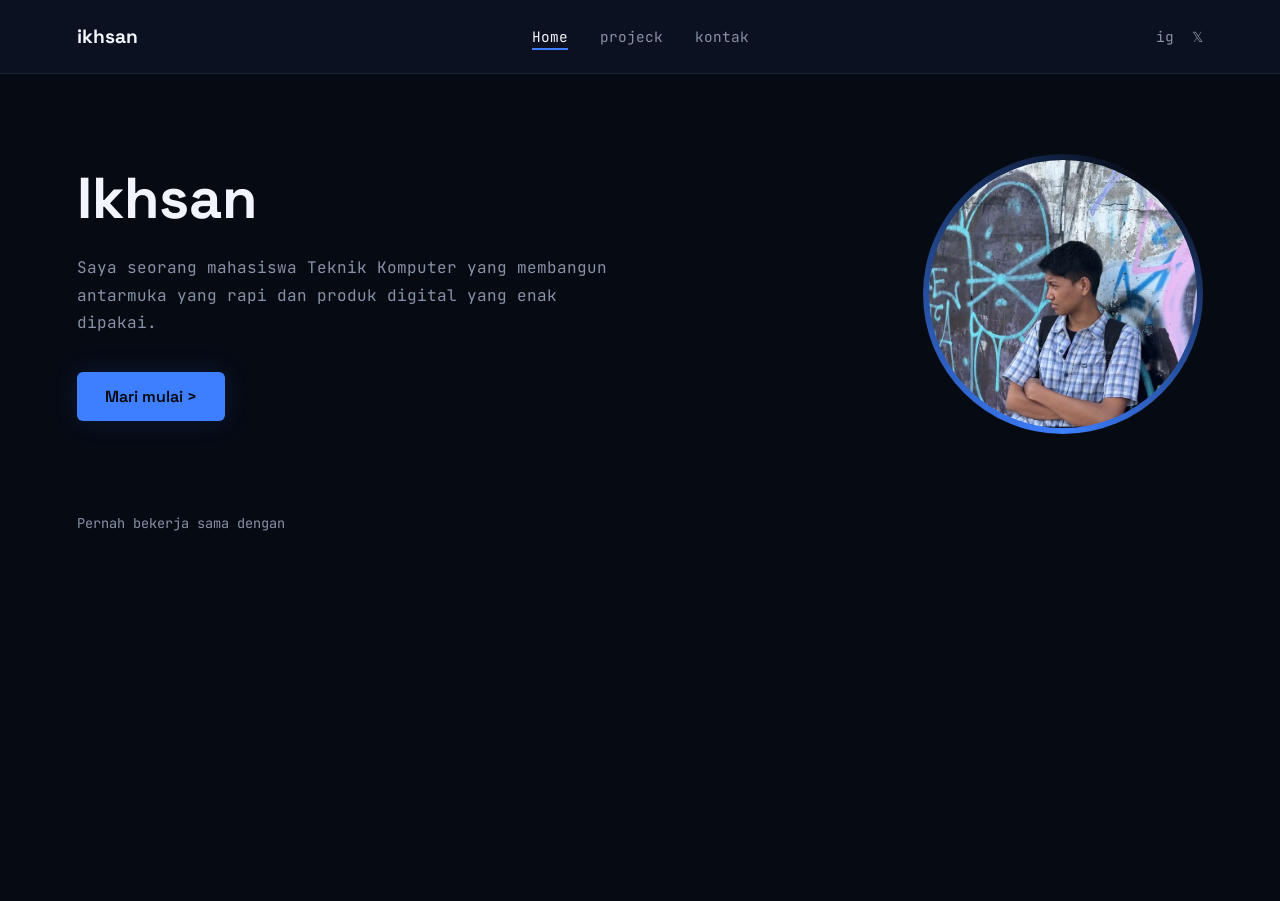
==== index.html @ b7386a7d "update" ====
<!DOCTYPE html>
<html lang="id">
  <head>
    <meta charset="UTF-8" />
    <meta name="viewport" content="width=device-width, initial-scale=1.0" />
    <title>ikhsan — Portofolio</title>
    <link rel="preconnect" href="https://fonts.googleapis.com" />
    <link rel="preconnect" href="https://fonts.gstatic.com" crossorigin />
    <link
      href="https://fonts.googleapis.com/css2?family=Space+Grotesk:wght@400;500;600;700&family=JetBrains+Mono:wght@400;500&display=swap"
      rel="stylesheet"
    />
    <link rel="stylesheet" href="style.css" />
  </head>
  <body>
    <!-- Navbar -->
    <nav>
      <a href="#home" class="brand" onclick="showSection('home')">ikhsan</a>

      <ul class="nav-links">
        <li>
          <a href="#home" class="nav-link active" onclick="showSection('home')"
            >Home</a
          >
        </li>
        <li>
          <a href="#projeck" class="nav-link" onclick="showSection('projeck')"
            >projeck</a
          >
        </li>
        <li>
          <a href="#kontak" class="nav-link" onclick="showSection('kontak')"
            >kontak</a
          >
        </li>
      </ul>

      <div class="socials">
        <a
          href="https://instagram.com/username_kamu"
          target="_blank"
          aria-label="Instagram"
          >ig</a
        >
        <a
          href="https://x.com/username_kamu"
          target="_blank"
          aria-label="Twitter"
          >𝕏</a
        >
      </div>
    </nav>

    <!-- Section Home -->
    <section id="home" class="content-section">
      <div class="hero">
        <div class="hero-text">
          <h1>ikhsan</h1>
          <p class="intro">
            Saya seorang mahasiswa Teknik Komputer yang membangun antarmuka yang
            rapi dan produk digital yang enak dipakai.
          </p>
          <button class="btn-primary" onclick="showSection('projeck')">
            Mari mulai &gt;
          </button>
        </div>
        <div class="hero-image">
          <img
            src="assets/images/profile.jpeg"
            alt="Ikhsan Profile"
            onerror="this.parentElement.classList.add('no-photo')"
          />
        </div>
      </div>
      <div class="footer-note">
        <p>Pernah bekerja sama dengan</p>
      </div>
    </section>

    <!-- Section Projeck -->
    <section id="projeck" class="content-section" style="display: none">
      <div class="container">
        <h2>Projeck Saya</h2>
        <p>
          Berikut adalah beberapa projek digital dan antarmuka yang telah saya
          buat:
        </p>

        <div class="project-grid">
          <div class="project-card">
            <h3>Projeck 1</h3>
            <p>Deskripsi singkat mengenai sistem atau antarmuka yang dibuat.</p>
          </div>
          <div class="project-card">
            <h3>Projeck 2</h3>
            <p>Deskripsi singkat mengenai projek kedua kamu.</p>
          </div>
        </div>
      </div>
    </section>

    <!-- Section Kontak -->
    <section id="kontak" class="content-section" style="display: none">
      <div class="container">
        <h2>Kontak Saya</h2>
        <p>
          Jika ingin berdiskusi atau bekerja sama, silakan hubungi saya melalui:
        </p>
        <div class="contact-details">
          <p><strong>Email:</strong> ikhsan@example.com</p>
          <p>
            <strong>Instagram:</strong>
            <a href="https://instagram.com/username_kamu" target="_blank"
              >@username_kamu</a
            >
          </p>
          <p>
            <strong>Twitter / X:</strong>
            <a href="https://x.com/username_kamu" target="_blank"
              >@username_kamu</a
            >
          </p>
        </div>
      </div>
    </section>

    <script src="script.js"></script>
  </body>
</html>
---- style.css ----
:root {
  --bg: #060a13;
  --bg-panel: #0b1120;
  --border: #1a2436;
  --text: #f2f5fb;
  --text-muted: #8892a6;
  --blue: #3d7fff;
  --blue-soft: rgba(61, 127, 255, 0.15);
}

* {
  margin: 0;
  padding: 0;
  box-sizing: border-box;
}

body {
  background-color: var(--bg);
  color: var(--text);
  font-family: "JetBrains Mono", monospace;
}

h1,
h2,
h3 {
  font-family: "Space Grotesk", sans-serif;
}

/* ===== Navbar ===== */
nav {
  display: grid;
  grid-template-columns: 1fr auto 1fr;
  align-items: center;
  padding: 24px 6%;
  background-color: var(--bg-panel);
  border-bottom: 1px solid var(--border);
}

.brand {
  font-family: "Space Grotesk", sans-serif;
  font-weight: 700;
  font-size: 1.2rem;
  color: var(--text);
  text-decoration: none;
  justify-self: start;
}

.nav-links {
  display: flex;
  gap: 32px;
  list-style: none;
  justify-self: center;
}

.nav-link {
  position: relative;
  color: var(--text-muted);
  text-decoration: none;
  font-size: 0.9rem;
  padding-bottom: 4px;
  transition: color 0.2s ease;
}

.nav-link::after {
  content: "";
  position: absolute;
  left: 0;
  bottom: 0;
  width: 0;
  height: 2px;
  background-color: var(--blue);
  transition: width 0.2s ease;
}

.nav-link:hover {
  color: var(--text);
}

.nav-link:hover::after {
  width: 100%;
}

.nav-link.active {
  color: var(--text);
}

.nav-link.active::after {
  width: 100%;
}

.socials {
  display: flex;
  gap: 18px;
  justify-self: end;
}

.socials a {
  color: var(--text-muted);
  text-decoration: none;
  font-size: 0.9rem;
}

.socials a:hover {
  color: var(--blue);
}

/* ===== Section wrapper ===== */
.content-section {
  min-height: calc(100vh - 73px);
  padding: 80px 6%;
  max-width: 1280px;
  margin: 0 auto;
}

.container {
  max-width: 900px;
}

.container h2 {
  font-size: 2rem;
  margin-bottom: 16px;
}

.container > p {
  color: var(--text-muted);
  margin-bottom: 40px;
}

/* ===== Hero (Home) ===== */
.hero {
  display: flex;
  justify-content: space-between;
  align-items: center;
  gap: 40px;
  flex-wrap: wrap;
}

.hero-text {
  max-width: 560px;
}

.hero-text h1 {
  font-size: clamp(2.4rem, 5vw, 3.6rem);
  line-height: 1.1;
  margin-bottom: 24px;
  text-transform: capitalize;
}

.intro {
  color: var(--text-muted);
  font-size: 1rem;
  line-height: 1.7;
  max-width: 60ch;
  margin-bottom: 36px;
}

.btn-primary {
  display: inline-flex;
  align-items: center;
  gap: 10px;
  padding: 14px 28px;
  background-color: var(--blue);
  color: #05070d;
  border: none;
  font-family: "Space Grotesk", sans-serif;
  font-weight: 600;
  font-size: 1rem;
  border-radius: 6px;
  cursor: pointer;
  box-shadow: 0 0 24px var(--blue-soft);
  transition: transform 0.15s ease, box-shadow 0.15s ease;
}

.btn-primary:hover {
  transform: translateY(-2px);
  box-shadow: 0 0 32px rgba(61, 127, 255, 0.3);
}

.hero-image {
  flex-shrink: 0;
  width: 280px;
  height: 280px;
  border-radius: 50%;
  padding: 6px;
  background: conic-gradient(
    from 180deg,
    var(--blue),
    transparent 60%,
    var(--blue)
  );
}

.hero-image img {
  width: 100%;
  height: 100%;
  border-radius: 50%;
  object-fit: cover;
  display: block;
  background-color: var(--bg-panel);
}

.hero-image.no-photo {
  background: var(--bg-panel);
  border: 1px solid var(--border);
  display: flex;
  align-items: center;
  justify-content: center;
}

.hero-image.no-photo img {
  display: none;
}

.hero-image.no-photo::after {
  content: "Foto Kamu";
  font-family: "Space Grotesk", sans-serif;
  color: var(--text-muted);
  font-size: 0.9rem;
}

.footer-note {
  margin-top: 80px;
  color: var(--text-muted);
  font-size: 0.85rem;
}

/* ===== Projeck ===== */
.project-grid {
  display: flex;
  flex-wrap: wrap;
  gap: 20px;
}

.project-card {
  width: 280px;
  padding: 24px;
  border: 1px solid var(--border);
  border-radius: 10px;
  background-color: var(--bg-panel);
  transition: border-color 0.2s ease;
}

.project-card:hover {
  border-color: var(--blue);
}

.project-card h3 {
  margin-bottom: 10px;
}

.project-card p {
  color: var(--text-muted);
  font-size: 0.9rem;
  line-height: 1.6;
}

/* ===== Kontak ===== */
.contact-details p {
  margin-bottom: 14px;
  color: var(--text-muted);
}

.contact-details strong {
  color: var(--text);
}

.contact-details a {
  color: var(--blue);
  text-decoration: none;
}

.contact-details a:hover {
  text-decoration: underline;
}

/* ===== Responsive ===== */
@media (max-width: 720px) {
  nav {
    grid-template-columns: 1fr auto;
    row-gap: 16px;
  }

  .nav-links {
    grid-column: 1 / -1;
    justify-self: center;
  }

  .hero {
    text-align: center;
    justify-content: center;
  }

  .hero-text {
    order: 2;
  }

  .hero-image {
    order: 1;
    width: 200px;
    height: 200px;
  }

  .btn-primary {
    margin: 0 auto;
  }

  .intro {
    margin-left: auto;
    margin-right: auto;
  }

  .project-card {
    width: 100%;
  }
}
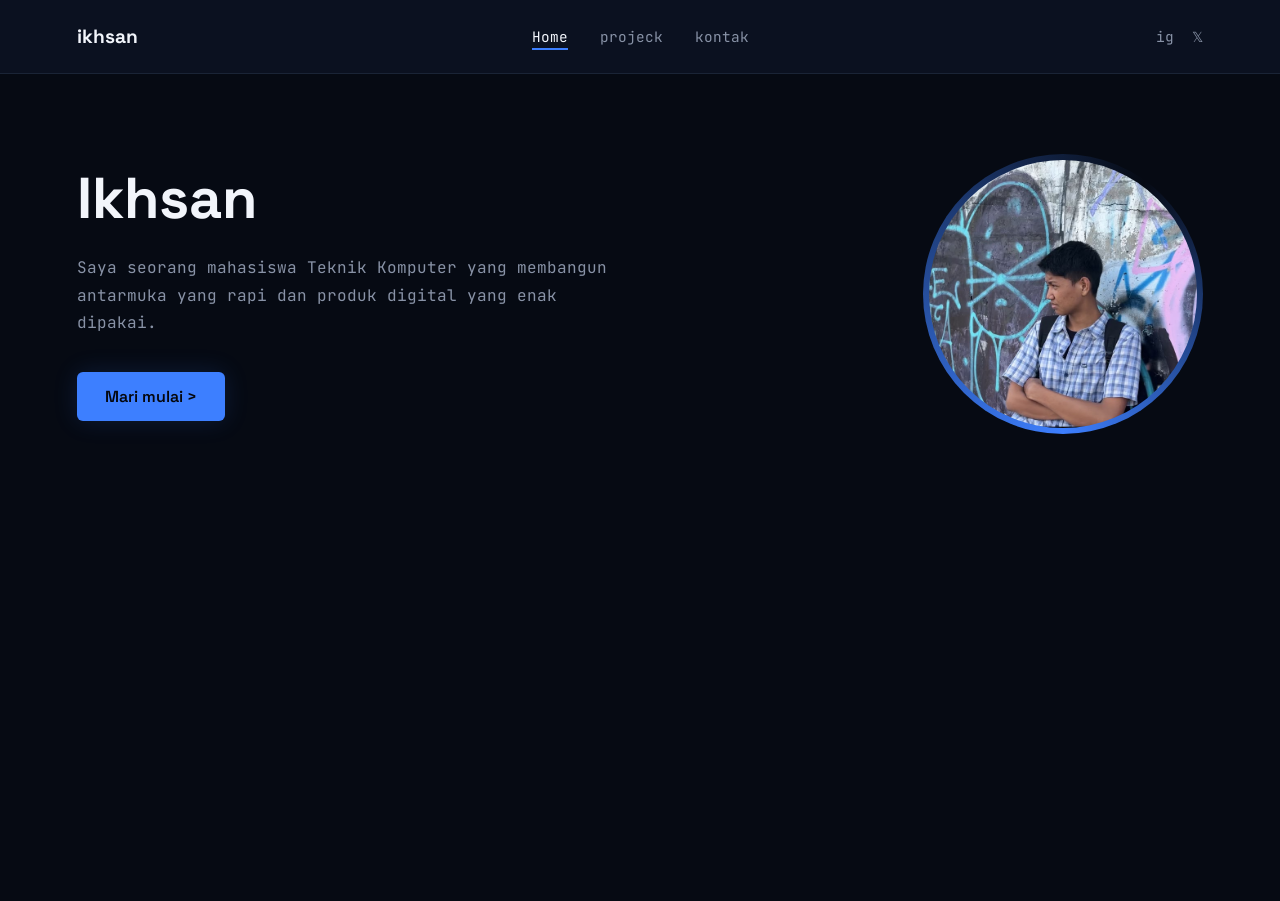
==== commit ed001458: "update" ====
--- a/index.html
+++ b/index.html
@@ -37,13 +37,13 @@
 
       <div class="socials">
         <a
-          href="https://instagram.com/username_kamu"
+          href="https://instagram.com/_ikhsan.28"
           target="_blank"
           aria-label="Instagram"
           >ig</a
         >
         <a
-          href="https://x.com/username_kamu"
+          href="https://x.com/ikhsan28"
           target="_blank"
           aria-label="Twitter"
           >𝕏</a
@@ -66,15 +66,11 @@
         </div>
         <div class="hero-image">
           <img
-            src="assets/images/profile.jpeg"
+            src="profile.jpeg"
             alt="Ikhsan Profile"
             onerror="this.parentElement.classList.add('no-photo')"
           />
         </div>
-      </div>
-      <div class="footer-note">
-        <p>Pernah bekerja sama dengan</p>
-      </div>
     </section>
 
     <!-- Section Projeck -->
@@ -91,10 +87,6 @@
             <h3>Projeck 1</h3>
             <p>Deskripsi singkat mengenai sistem atau antarmuka yang dibuat.</p>
           </div>
-          <div class="project-card">
-            <h3>Projeck 2</h3>
-            <p>Deskripsi singkat mengenai projek kedua kamu.</p>
-          </div>
         </div>
       </div>
     </section>
@@ -107,17 +99,17 @@
           Jika ingin berdiskusi atau bekerja sama, silakan hubungi saya melalui:
         </p>
         <div class="contact-details">
-          <p><strong>Email:</strong> ikhsan@example.com</p>
+          <p><strong>Email:</strong>muhi8797@gmail.com</p>
           <p>
             <strong>Instagram:</strong>
-            <a href="https://instagram.com/username_kamu" target="_blank"
-              >@username_kamu</a
+            <a href="https://instagram.com/_ikhsan.28" target="_blank"
+              >@_ikhsan.28</a
             >
           </p>
           <p>
             <strong>Twitter / X:</strong>
-            <a href="https://x.com/username_kamu" target="_blank"
-              >@username_kamu</a
+            <a href="https://x.com/ikhsan28" target="_blank"
+              >@ikhsan28</a
             >
           </p>
         </div>
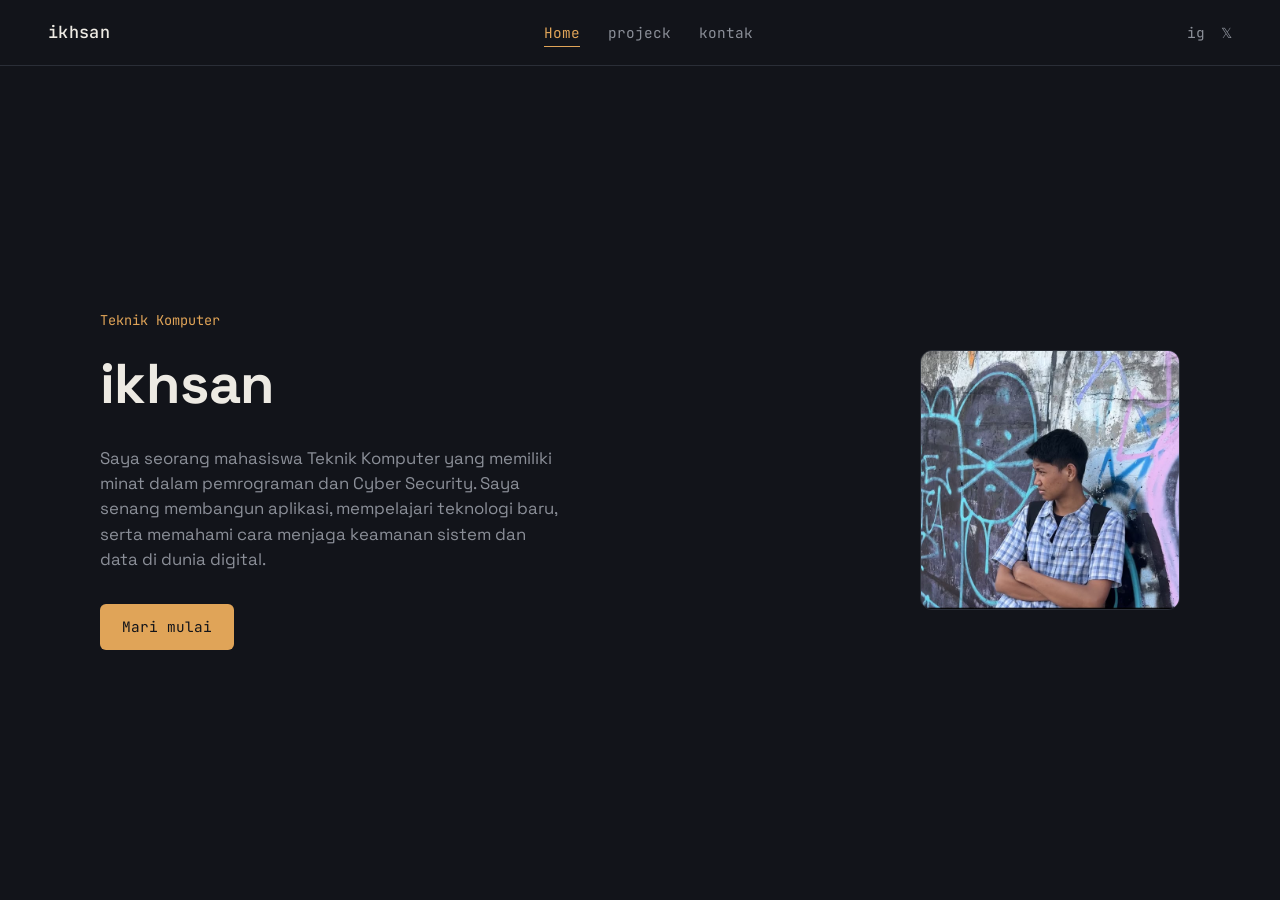
==== commit 908b71c3: "update" ====
--- a/index.html
+++ b/index.html
@@ -15,24 +15,12 @@
   <body>
     <!-- Navbar -->
     <nav>
-      <a href="#home" class="brand" onclick="showSection('home')">ikhsan</a>
+      <a href="index.html" class="brand">ikhsan</a>
 
       <ul class="nav-links">
-        <li>
-          <a href="#home" class="nav-link active" onclick="showSection('home')"
-            >Home</a
-          >
-        </li>
-        <li>
-          <a href="#projeck" class="nav-link" onclick="showSection('projeck')"
-            >projeck</a
-          >
-        </li>
-        <li>
-          <a href="#kontak" class="nav-link" onclick="showSection('kontak')"
-            >kontak</a
-          >
-        </li>
+        <li><a href="index.html" class="nav-link active">Home</a></li>
+        <li><a href="about.html" class="nav-link">projeck</a></li>
+        <li><a href="contact.html" class="nav-link">kontak</a></li>
       </ul>
 
       <div class="socials">
@@ -42,10 +30,7 @@
           aria-label="Instagram"
           >ig</a
         >
-        <a
-          href="https://x.com/ikhsan28"
-          target="_blank"
-          aria-label="Twitter"
+        <a href="https://x.com/ikhsan28" target="_blank" aria-label="Twitter"
           >𝕏</a
         >
       </div>
@@ -55,14 +40,15 @@
     <section id="home" class="content-section">
       <div class="hero">
         <div class="hero-text">
+          <p class="eyebrow-plain">Teknik Komputer</p>
           <h1>ikhsan</h1>
           <p class="intro">
-            Saya seorang mahasiswa Teknik Komputer yang membangun antarmuka yang
-            rapi dan produk digital yang enak dipakai.
+            Saya seorang mahasiswa Teknik Komputer yang memiliki minat dalam
+            pemrograman dan Cyber Security. Saya senang membangun aplikasi,
+            mempelajari teknologi baru, serta memahami cara menjaga keamanan
+            sistem dan data di dunia digital.
           </p>
-          <button class="btn-primary" onclick="showSection('projeck')">
-            Mari mulai &gt;
-          </button>
+          <a href="about.html" class="btn-primary">Mari mulai</a>
         </div>
         <div class="hero-image">
           <img
@@ -71,51 +57,9 @@
             onerror="this.parentElement.classList.add('no-photo')"
           />
         </div>
-    </section>
-
-    <!-- Section Projeck -->
-    <section id="projeck" class="content-section" style="display: none">
-      <div class="container">
-        <h2>Projeck Saya</h2>
-        <p>
-          Berikut adalah beberapa projek digital dan antarmuka yang telah saya
-          buat:
-        </p>
-
-        <div class="project-grid">
-          <div class="project-card">
-            <h3>Projeck 1</h3>
-            <p>Deskripsi singkat mengenai sistem atau antarmuka yang dibuat.</p>
-          </div>
-        </div>
-      </div>
-    </section>
-
-    <!-- Section Kontak -->
-    <section id="kontak" class="content-section" style="display: none">
-      <div class="container">
-        <h2>Kontak Saya</h2>
-        <p>
-          Jika ingin berdiskusi atau bekerja sama, silakan hubungi saya melalui:
-        </p>
-        <div class="contact-details">
-          <p><strong>Email:</strong>muhi8797@gmail.com</p>
-          <p>
-            <strong>Instagram:</strong>
-            <a href="https://instagram.com/_ikhsan.28" target="_blank"
-              >@_ikhsan.28</a
-            >
-          </p>
-          <p>
-            <strong>Twitter / X:</strong>
-            <a href="https://x.com/ikhsan28" target="_blank"
-              >@ikhsan28</a
-            >
-          </p>
-        </div>
       </div>
     </section>
 
     <script src="script.js"></script>
   </body>
-</html>
+</html>
--- a/style.css
+++ b/style.css
@@ -1,207 +1,185 @@
 :root {
-  --bg: #060a13;
-  --bg-panel: #0b1120;
-  --border: #1a2436;
-  --text: #f2f5fb;
-  --text-muted: #8892a6;
-  --blue: #3d7fff;
-  --blue-soft: rgba(61, 127, 255, 0.15);
+  --bg: #12141a;
+  --bg-raised: #1a1d24;
+  --border: #2a2e37;
+  --text: #edeae3;
+  --text-muted: #8b8f98;
+  --accent: #e0a458;
+  --accent-soft: rgba(224, 164, 88, 0.14);
+  --font-display: "Space Grotesk", sans-serif;
+  --font-mono: "JetBrains Mono", monospace;
 }
 
 * {
+  box-sizing: border-box;
+}
+
+html {
+  scroll-behavior: smooth;
+}
+
+body {
+  margin: 0;
+  background: var(--bg);
+  color: var(--text);
+  font-family: var(--font-display);
+  line-height: 1.5;
+  -webkit-font-smoothing: antialiased;
+}
+
+a {
+  color: inherit;
+  text-decoration: none;
+}
+
+a:focus-visible,
+button:focus-visible {
+  outline: 2px solid var(--accent);
+  outline-offset: 3px;
+}
+
+/* Navbar */
+nav {
+  display: flex;
+  align-items: center;
+  justify-content: space-between;
+  gap: 24px;
+  padding: 20px 48px;
+  border-bottom: 1px solid var(--border);
+}
+
+.brand {
+  font-family: var(--font-mono);
+  font-size: 1.05rem;
+  font-weight: 500;
+  letter-spacing: 0.02em;
+}
+
+.nav-links {
+  display: flex;
+  gap: 28px;
+  list-style: none;
   margin: 0;
   padding: 0;
-  box-sizing: border-box;
-}
-
-body {
-  background-color: var(--bg);
-  color: var(--text);
-  font-family: "JetBrains Mono", monospace;
-}
-
-h1,
-h2,
-h3 {
-  font-family: "Space Grotesk", sans-serif;
-}
-
-/* ===== Navbar ===== */
-nav {
-  display: grid;
-  grid-template-columns: 1fr auto 1fr;
-  align-items: center;
-  padding: 24px 6%;
-  background-color: var(--bg-panel);
-  border-bottom: 1px solid var(--border);
-}
-
-.brand {
-  font-family: "Space Grotesk", sans-serif;
-  font-weight: 700;
-  font-size: 1.2rem;
-  color: var(--text);
-  text-decoration: none;
-  justify-self: start;
-}
-
-.nav-links {
-  display: flex;
-  gap: 32px;
-  list-style: none;
-  justify-self: center;
+  font-family: var(--font-mono);
+  font-size: 0.9rem;
 }
 
 .nav-link {
-  position: relative;
-  color: var(--text-muted);
-  text-decoration: none;
-  font-size: 0.9rem;
+  color: var(--text-muted);
   padding-bottom: 4px;
-  transition: color 0.2s ease;
-}
-
-.nav-link::after {
-  content: "";
-  position: absolute;
-  left: 0;
-  bottom: 0;
-  width: 0;
-  height: 2px;
-  background-color: var(--blue);
-  transition: width 0.2s ease;
+  border-bottom: 1px solid transparent;
+  transition: color 0.15s ease, border-color 0.15s ease;
 }
 
 .nav-link:hover {
   color: var(--text);
 }
 
-.nav-link:hover::after {
-  width: 100%;
-}
-
 .nav-link.active {
-  color: var(--text);
-}
-
-.nav-link.active::after {
-  width: 100%;
+  color: var(--accent);
+  border-bottom-color: var(--accent);
 }
 
 .socials {
   display: flex;
-  gap: 18px;
-  justify-self: end;
-}
-
-.socials a {
-  color: var(--text-muted);
-  text-decoration: none;
-  font-size: 0.9rem;
+  gap: 16px;
+  font-family: var(--font-mono);
+  font-size: 0.9rem;
+  color: var(--text-muted);
 }
 
 .socials a:hover {
-  color: var(--blue);
-}
-
-/* ===== Section wrapper ===== */
+  color: var(--accent);
+}
+
+/* Sections */
 .content-section {
   min-height: calc(100vh - 73px);
-  padding: 80px 6%;
-  max-width: 1280px;
+  display: flex;
+  align-items: center;
+  padding: 0 48px;
+}
+
+.container {
+  max-width: 720px;
+  margin: 64px auto;
+  width: 100%;
+}
+
+.eyebrow-plain {
+  font-family: var(--font-mono);
+  font-size: 0.85rem;
+  color: var(--accent);
+  margin: 0 0 12px;
+}
+
+/* Hero */
+.hero {
+  display: flex;
+  align-items: center;
+  justify-content: space-between;
+  gap: 64px;
+  max-width: 1080px;
   margin: 0 auto;
-}
-
-.container {
-  max-width: 900px;
-}
-
-.container h2 {
-  font-size: 2rem;
-  margin-bottom: 16px;
-}
-
-.container > p {
-  color: var(--text-muted);
-  margin-bottom: 40px;
-}
-
-/* ===== Hero (Home) ===== */
-.hero {
-  display: flex;
-  justify-content: space-between;
-  align-items: center;
-  gap: 40px;
-  flex-wrap: wrap;
+  width: 100%;
+  padding: 64px 0;
 }
 
 .hero-text {
-  max-width: 560px;
+  max-width: 480px;
 }
 
 .hero-text h1 {
-  font-size: clamp(2.4rem, 5vw, 3.6rem);
-  line-height: 1.1;
-  margin-bottom: 24px;
-  text-transform: capitalize;
+  font-size: 3.5rem;
+  font-weight: 700;
+  margin: 0 0 20px;
+  letter-spacing: -0.01em;
 }
 
 .intro {
   color: var(--text-muted);
-  font-size: 1rem;
-  line-height: 1.7;
-  max-width: 60ch;
-  margin-bottom: 36px;
+  font-size: 1.05rem;
+  margin: 0 0 32px;
+  max-width: 42ch;
 }
 
 .btn-primary {
-  display: inline-flex;
-  align-items: center;
-  gap: 10px;
-  padding: 14px 28px;
-  background-color: var(--blue);
-  color: #05070d;
+  display: inline-block;
+  font-family: var(--font-mono);
+  font-size: 0.9rem;
+  color: var(--bg);
+  background: var(--accent);
+  padding: 12px 22px;
+  border-radius: 6px;
   border: none;
-  font-family: "Space Grotesk", sans-serif;
-  font-weight: 600;
-  font-size: 1rem;
-  border-radius: 6px;
   cursor: pointer;
-  box-shadow: 0 0 24px var(--blue-soft);
   transition: transform 0.15s ease, box-shadow 0.15s ease;
 }
 
 .btn-primary:hover {
   transform: translateY(-2px);
-  box-shadow: 0 0 32px rgba(61, 127, 255, 0.3);
+  box-shadow: 0 8px 20px var(--accent-soft);
 }
 
 .hero-image {
+  width: 260px;
+  height: 260px;
   flex-shrink: 0;
-  width: 280px;
-  height: 280px;
-  border-radius: 50%;
-  padding: 6px;
-  background: conic-gradient(
-    from 180deg,
-    var(--blue),
-    transparent 60%,
-    var(--blue)
-  );
+  border-radius: 12px;
+  overflow: hidden;
+  border: 1px solid var(--border);
+  background: var(--bg-raised);
 }
 
 .hero-image img {
   width: 100%;
   height: 100%;
-  border-radius: 50%;
   object-fit: cover;
   display: block;
-  background-color: var(--bg-panel);
 }
 
 .hero-image.no-photo {
-  background: var(--bg-panel);
-  border: 1px solid var(--border);
   display: flex;
   align-items: center;
   justify-content: center;
@@ -212,96 +190,89 @@
 }
 
 .hero-image.no-photo::after {
-  content: "Foto Kamu";
-  font-family: "Space Grotesk", sans-serif;
-  color: var(--text-muted);
-  font-size: 0.9rem;
-}
-
-.footer-note {
-  margin-top: 80px;
-  color: var(--text-muted);
-  font-size: 0.85rem;
-}
-
-/* ===== Projeck ===== */
+  content: "ikhsan";
+  font-family: var(--font-mono);
+  color: var(--text-muted);
+  font-size: 0.9rem;
+}
+
+/* Section headings */
+h2 {
+  font-size: 2.25rem;
+  font-weight: 600;
+  margin: 0 0 16px;
+}
+
+.section-lead {
+  color: var(--text-muted);
+  max-width: 55ch;
+  margin: 0 0 40px;
+}
+
+/* Project grid */
 .project-grid {
-  display: flex;
-  flex-wrap: wrap;
+  display: grid;
+  grid-template-columns: repeat(auto-fill, minmax(240px, 1fr));
   gap: 20px;
 }
 
 .project-card {
-  width: 280px;
+  border: 1px solid var(--border);
+  background: var(--bg-raised);
+  border-radius: 10px;
   padding: 24px;
-  border: 1px solid var(--border);
-  border-radius: 10px;
-  background-color: var(--bg-panel);
-  transition: border-color 0.2s ease;
-}
-
-.project-card:hover {
-  border-color: var(--blue);
 }
 
 .project-card h3 {
-  margin-bottom: 10px;
+  margin: 0 0 8px;
+  font-size: 1.1rem;
 }
 
 .project-card p {
-  color: var(--text-muted);
-  font-size: 0.9rem;
-  line-height: 1.6;
-}
-
-/* ===== Kontak ===== */
-.contact-details p {
-  margin-bottom: 14px;
-  color: var(--text-muted);
+  margin: 0;
+  color: var(--text-muted);
+  font-size: 0.95rem;
+}
+
+/* Contact */
+.contact-details {
+  display: flex;
+  flex-direction: column;
+  gap: 14px;
+  font-family: var(--font-mono);
+  font-size: 0.95rem;
 }
 
 .contact-details strong {
-  color: var(--text);
-}
-
-.contact-details a {
-  color: var(--blue);
-  text-decoration: none;
+  color: var(--text-muted);
+  font-weight: 500;
+  margin-right: 8px;
 }
 
 .contact-details a:hover {
-  text-decoration: underline;
-}
-
-/* ===== Responsive ===== */
+  color: var(--accent);
+}
+
+/* Responsive */
 @media (max-width: 720px) {
   nav {
-    grid-template-columns: 1fr auto;
-    row-gap: 16px;
-  }
-
-  .nav-links {
-    grid-column: 1 / -1;
-    justify-self: center;
+    flex-wrap: wrap;
+    padding: 16px 24px;
+    gap: 12px;
+  }
+
+  .content-section {
+    padding: 0 24px;
   }
 
   .hero {
+    flex-direction: column-reverse;
     text-align: center;
-    justify-content: center;
+    padding: 40px 0;
   }
 
   .hero-text {
-    order: 2;
-  }
-
-  .hero-image {
-    order: 1;
-    width: 200px;
-    height: 200px;
-  }
-
-  .btn-primary {
-    margin: 0 auto;
+    max-width: 100%;
   }
 
   .intro {
@@ -309,7 +280,17 @@
     margin-right: auto;
   }
 
-  .project-card {
-    width: 100%;
-  }
-}
+  .hero-image {
+    width: 180px;
+    height: 180px;
+  }
+}
+
+@media (prefers-reduced-motion: reduce) {
+  html {
+    scroll-behavior: auto;
+  }
+  .btn-primary {
+    transition: none;
+  }
+}
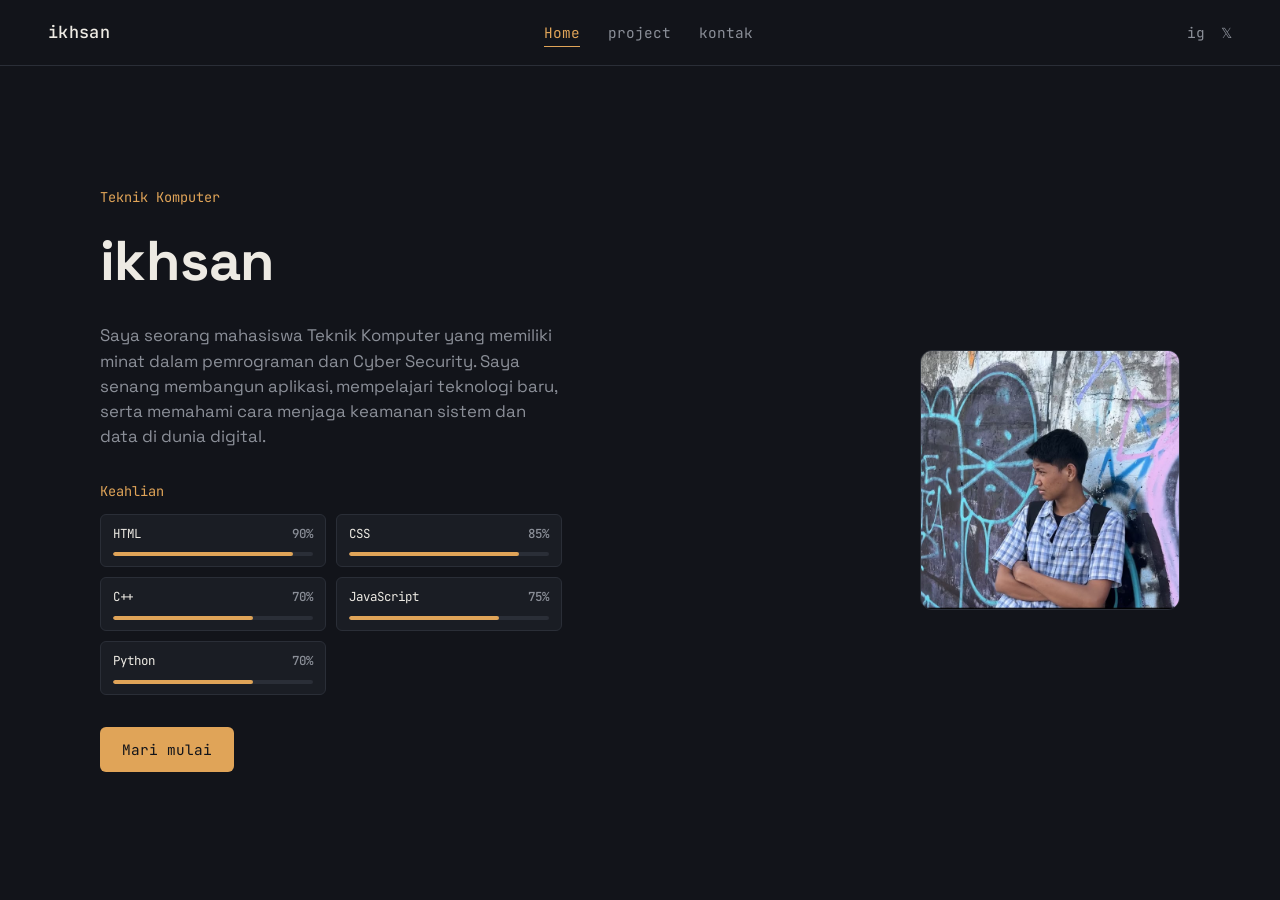
==== commit 56bb3451: "Update" ====
--- a/index.html
+++ b/index.html
@@ -19,7 +19,7 @@
 
       <ul class="nav-links">
         <li><a href="index.html" class="nav-link active">Home</a></li>
-        <li><a href="about.html" class="nav-link">projeck</a></li>
+        <li><a href="about.html" class="nav-link">project</a></li>
         <li><a href="contact.html" class="nav-link">kontak</a></li>
       </ul>
 
@@ -48,6 +48,31 @@
             mempelajari teknologi baru, serta memahami cara menjaga keamanan
             sistem dan data di dunia digital.
           </p>
+          <section class="skills" aria-labelledby="skills-title">
+            <p class="skills-title" id="skills-title">Keahlian</p>
+            <div class="skills-grid">
+              <article class="skill-card" data-skill="90">
+                <span>HTML</span><strong>90%</strong>
+                <div class="skill-bar" aria-hidden="true"><i></i></div>
+              </article>
+              <article class="skill-card" data-skill="85">
+                <span>CSS</span><strong>85%</strong>
+                <div class="skill-bar" aria-hidden="true"><i></i></div>
+              </article>
+              <article class="skill-card" data-skill="70">
+                <span>C++</span><strong>70%</strong>
+                <div class="skill-bar" aria-hidden="true"><i></i></div>
+              </article>
+              <article class="skill-card" data-skill="75">
+                <span>JavaScript</span><strong>75%</strong>
+                <div class="skill-bar" aria-hidden="true"><i></i></div>
+              </article>
+              <article class="skill-card" data-skill="70">
+                <span>Python</span><strong>70%</strong>
+                <div class="skill-bar" aria-hidden="true"><i></i></div>
+              </article>
+            </div>
+          </section>
           <a href="about.html" class="btn-primary">Mari mulai</a>
         </div>
         <div class="hero-image">
@@ -62,4 +87,4 @@
 
     <script src="script.js"></script>
   </body>
-</html>+</html>
--- a/style.css
+++ b/style.css
@@ -144,6 +144,69 @@
   max-width: 42ch;
 }
 
+/* Skills */
+.skills {
+  margin: 0 0 32px;
+}
+
+.skills-title {
+  color: var(--accent);
+  font-family: var(--font-mono);
+  font-size: 0.85rem;
+  margin: 0 0 12px;
+}
+
+.skills-grid {
+  display: grid;
+  grid-template-columns: repeat(2, minmax(0, 1fr));
+  gap: 10px;
+}
+
+.skill-card {
+  border: 1px solid var(--border);
+  border-radius: 6px;
+  padding: 10px 12px;
+  background: var(--bg-raised);
+  font-family: var(--font-mono);
+  font-size: 0.78rem;
+  opacity: 0;
+  transform: translateY(8px);
+  transition: opacity 0.35s ease, transform 0.35s ease;
+}
+
+.skill-card.is-visible {
+  opacity: 1;
+  transform: translateY(0);
+}
+
+.skill-card span {
+  color: var(--text);
+}
+
+.skill-card strong {
+  float: right;
+  color: var(--text-muted);
+  font-weight: 500;
+}
+
+.skill-bar {
+  clear: both;
+  height: 4px;
+  margin-top: 9px;
+  overflow: hidden;
+  border-radius: 999px;
+  background: var(--border);
+}
+
+.skill-bar i {
+  display: block;
+  width: 0;
+  height: 100%;
+  border-radius: inherit;
+  background: var(--accent);
+  transition: width 0.8s ease;
+}
+
 .btn-primary {
   display: inline-block;
   font-family: var(--font-mono);
@@ -284,6 +347,10 @@
     width: 180px;
     height: 180px;
   }
+
+  .skills-grid {
+    grid-template-columns: 1fr;
+  }
 }
 
 @media (prefers-reduced-motion: reduce) {
@@ -293,4 +360,9 @@
   .btn-primary {
     transition: none;
   }
-}+
+  .skill-card,
+  .skill-bar i {
+    transition: none;
+  }
+}
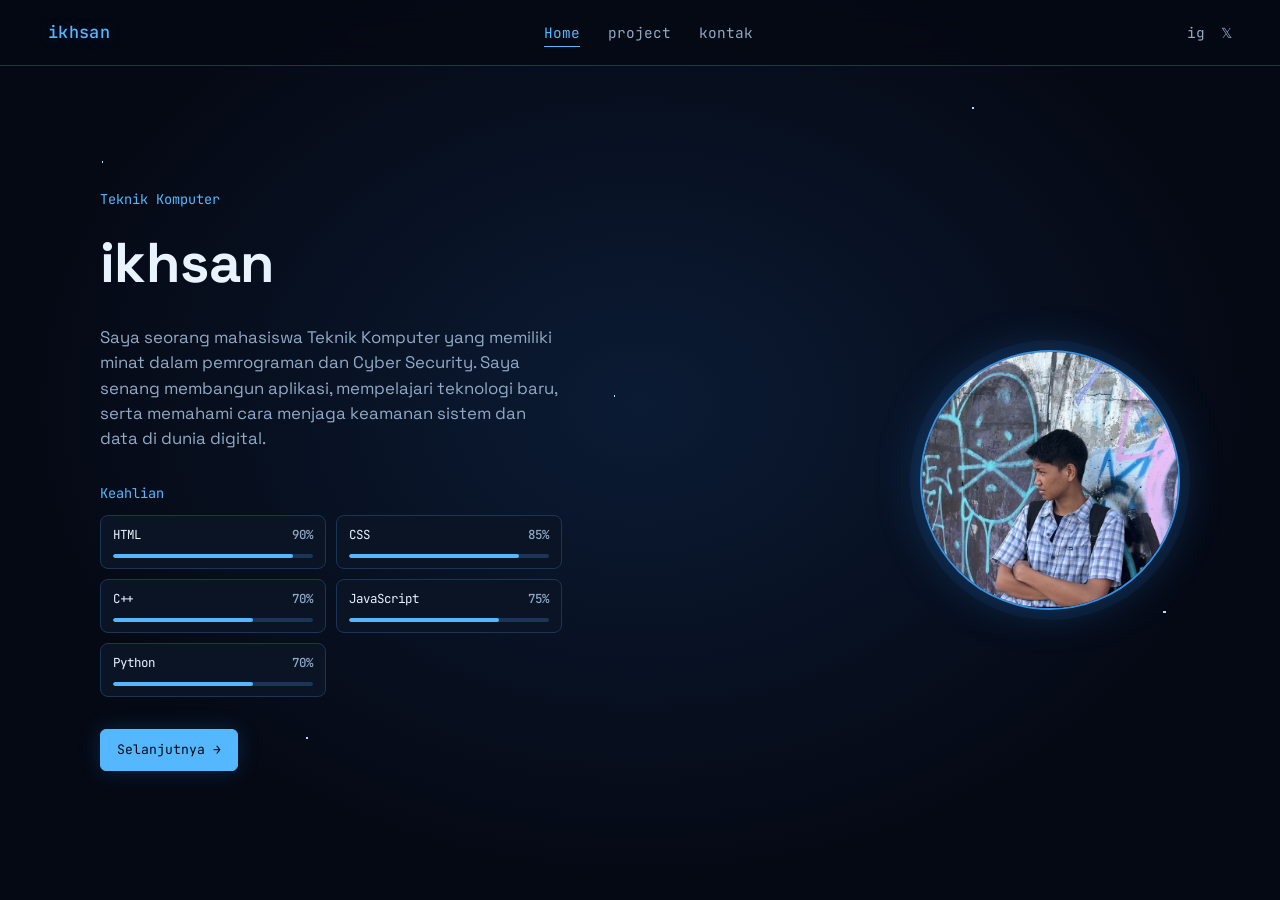
==== commit b30a2ea8: "update" ====
--- a/index.html
+++ b/index.html
@@ -73,7 +73,6 @@
               </article>
             </div>
           </section>
-          <a href="about.html" class="btn-primary">Mari mulai</a>
         </div>
         <div class="hero-image">
           <img
--- a/style.css
+++ b/style.css
@@ -1,11 +1,11 @@
 :root {
-  --bg: #12141a;
-  --bg-raised: #1a1d24;
-  --border: #2a2e37;
-  --text: #edeae3;
-  --text-muted: #8b8f98;
-  --accent: #e0a458;
-  --accent-soft: rgba(224, 164, 88, 0.14);
+  --bg: #050914;
+  --bg-raised: #0b1425;
+  --border: #1b3558;
+  --text: #e8f3ff;
+  --text-muted: #91a9c5;
+  --accent: #55b8ff;
+  --accent-soft: rgba(46, 151, 255, 0.2);
   --font-display: "Space Grotesk", sans-serif;
   --font-mono: "JetBrains Mono", monospace;
 }
@@ -20,7 +20,14 @@
 
 body {
   margin: 0;
-  background: var(--bg);
+  background:
+    radial-gradient(1px 1px at 8% 18%, #b9ddff 99%, transparent),
+    radial-gradient(1px 1px at 76% 12%, #b9ddff 99%, transparent),
+    radial-gradient(1.5px 1.5px at 91% 68%, #b9ddff 99%, transparent),
+    radial-gradient(1px 1px at 24% 82%, #b9ddff 99%, transparent),
+    radial-gradient(1px 1px at 48% 44%, #b9ddff 99%, transparent),
+    radial-gradient(ellipse at 50% 45%, #0b1b34 0%, var(--bg) 68%);
+  background-attachment: fixed;
   color: var(--text);
   font-family: var(--font-display);
   line-height: 1.5;
@@ -46,6 +53,8 @@
   gap: 24px;
   padding: 20px 48px;
   border-bottom: 1px solid var(--border);
+  background: rgba(5, 9, 20, 0.82);
+  backdrop-filter: blur(14px);
 }
 
 .brand {
@@ -53,6 +62,8 @@
   font-size: 1.05rem;
   font-weight: 500;
   letter-spacing: 0.02em;
+  color: var(--accent);
+  text-shadow: 0 0 18px var(--accent-soft);
 }
 
 .nav-links {
@@ -164,7 +175,7 @@
 
 .skill-card {
   border: 1px solid var(--border);
-  border-radius: 6px;
+  border-radius: 8px;
   padding: 10px 12px;
   background: var(--bg-raised);
   font-family: var(--font-mono);
@@ -225,14 +236,69 @@
   box-shadow: 0 8px 20px var(--accent-soft);
 }
 
+.slide-navigation {
+  display: flex;
+  justify-content: space-between;
+  gap: 12px;
+  margin-top: 28px;
+}
+
+.slide-button {
+  display: inline-flex;
+  align-items: center;
+  justify-content: center;
+  min-height: 42px;
+  padding: 9px 16px;
+  border: 1px solid var(--border);
+  border-radius: 6px;
+  color: var(--text);
+  font-family: var(--font-mono);
+  font-size: 0.82rem;
+  transition: border-color 0.15s ease, color 0.15s ease, transform 0.15s ease;
+}
+
+.slide-button:hover {
+  color: var(--accent);
+  border-color: var(--accent);
+  transform: translateY(-2px);
+}
+
+.slide-button.next {
+  color: var(--bg);
+  background: var(--accent);
+  border-color: var(--accent);
+  box-shadow: 0 0 22px var(--accent-soft);
+}
+
+.slide-button.next:hover {
+  color: var(--bg);
+  box-shadow: 0 0 30px var(--accent-soft);
+}
+
+.slide-button.is-disabled {
+  color: var(--text-muted);
+  opacity: 0.5;
+}
+
 .hero-image {
+  position: relative;
   width: 260px;
   height: 260px;
   flex-shrink: 0;
-  border-radius: 12px;
+  border-radius: 50%;
   overflow: hidden;
-  border: 1px solid var(--border);
-  background: var(--bg-raised);
+  border: 2px solid #368fe0;
+  background: radial-gradient(circle at 50% 40%, #17365a, #07101f 70%);
+  box-shadow: 0 0 0 10px rgba(39, 132, 220, 0.08), 0 0 45px rgba(46, 151, 255, 0.25);
+}
+
+.hero-image::before {
+  content: "";
+  position: absolute;
+  inset: -17px;
+  border: 1px dashed rgba(85, 184, 255, 0.5);
+  border-radius: 50%;
+  pointer-events: none;
 }
 
 .hero-image img {
@@ -284,6 +350,7 @@
   background: var(--bg-raised);
   border-radius: 10px;
   padding: 24px;
+  box-shadow: inset 0 1px rgba(85, 184, 255, 0.08), 0 12px 36px rgba(0, 0, 0, 0.18);
 }
 
 .project-card h3 {
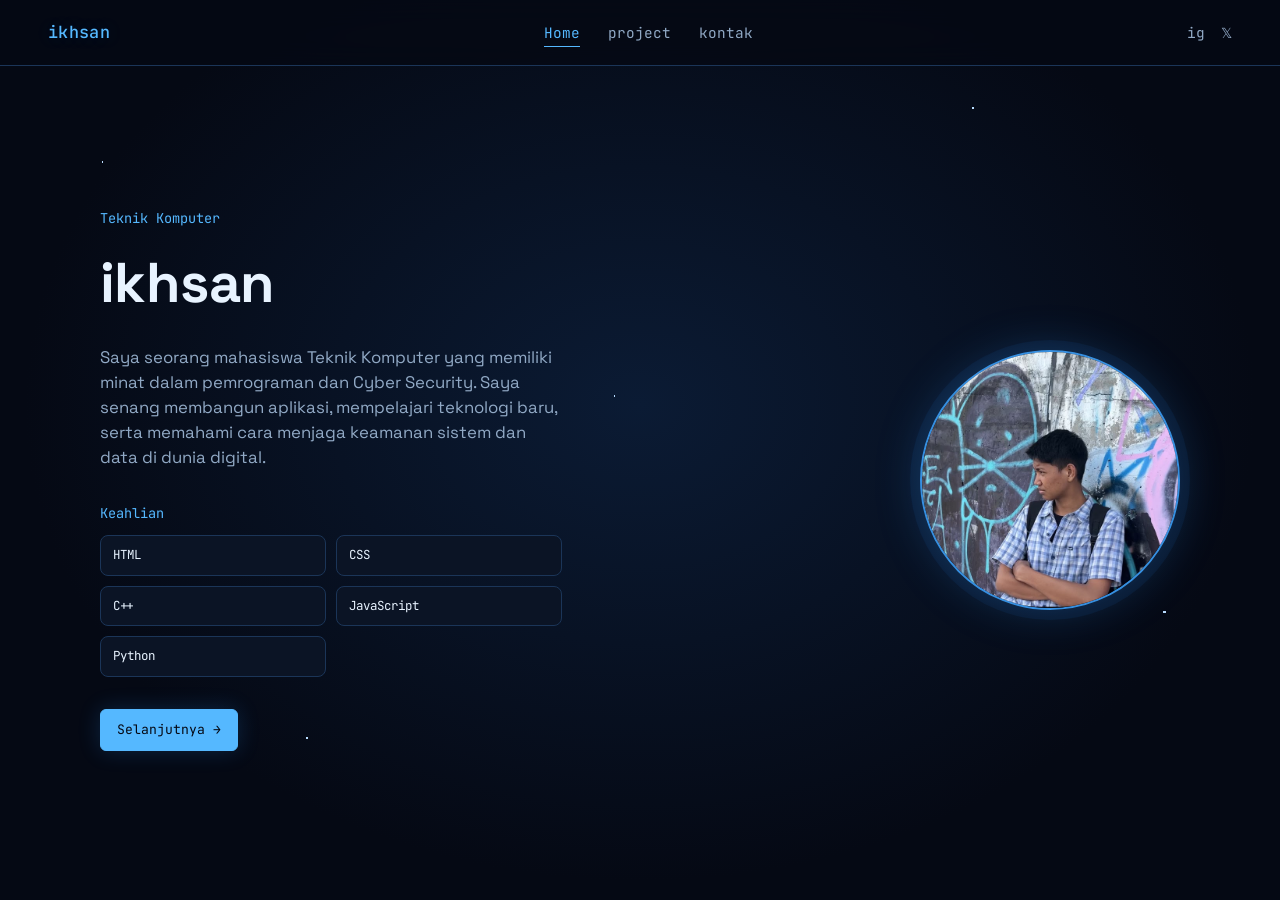
==== commit f572d660: "update portfolio" ====
--- a/index.html
+++ b/index.html
@@ -19,7 +19,7 @@
 
       <ul class="nav-links">
         <li><a href="index.html" class="nav-link active">Home</a></li>
-        <li><a href="about.html" class="nav-link">project</a></li>
+        <li><a href="project.html" class="nav-link">project</a></li>
         <li><a href="contact.html" class="nav-link">kontak</a></li>
       </ul>
 
@@ -51,25 +51,20 @@
           <section class="skills" aria-labelledby="skills-title">
             <p class="skills-title" id="skills-title">Keahlian</p>
             <div class="skills-grid">
-              <article class="skill-card" data-skill="90">
-                <span>HTML</span><strong>90%</strong>
-                <div class="skill-bar" aria-hidden="true"><i></i></div>
+              <article class="skill-card"
+                <span>HTML</span>
               </article>
-              <article class="skill-card" data-skill="85">
-                <span>CSS</span><strong>85%</strong>
-                <div class="skill-bar" aria-hidden="true"><i></i></div>
+              <article class="skill-card"
+                <span>CSS</span>
               </article>
-              <article class="skill-card" data-skill="70">
-                <span>C++</span><strong>70%</strong>
-                <div class="skill-bar" aria-hidden="true"><i></i></div>
+              <article class="skill-card"
+                <span>C++</span>
               </article>
-              <article class="skill-card" data-skill="75">
-                <span>JavaScript</span><strong>75%</strong>
-                <div class="skill-bar" aria-hidden="true"><i></i></div>
+              <article class="skill-card"
+                <span>JavaScript</span>
               </article>
-              <article class="skill-card" data-skill="70">
-                <span>Python</span><strong>70%</strong>
-                <div class="skill-bar" aria-hidden="true"><i></i></div>
+              <article class="skill-card"
+                <span>Python</span>
               </article>
             </div>
           </section>
--- a/style.css
+++ b/style.css
@@ -45,7 +45,11 @@
   outline-offset: 3px;
 }
 
-/* Navbar */
+
+/* =================================
+   NAVBAR
+================================= */
+
 nav {
   display: flex;
   align-items: center;
@@ -104,7 +108,11 @@
   color: var(--accent);
 }
 
-/* Sections */
+
+/* =================================
+   SECTIONS
+================================= */
+
 .content-section {
   min-height: calc(100vh - 73px);
   display: flex;
@@ -113,7 +121,7 @@
 }
 
 .container {
-  max-width: 720px;
+  max-width: 1000px;
   margin: 64px auto;
   width: 100%;
 }
@@ -125,7 +133,11 @@
   margin: 0 0 12px;
 }
 
-/* Hero */
+
+/* =================================
+   HERO
+================================= */
+
 .hero {
   display: flex;
   align-items: center;
@@ -155,7 +167,11 @@
   max-width: 42ch;
 }
 
-/* Skills */
+
+/* =================================
+   SKILLS
+================================= */
+
 .skills {
   margin: 0 0 32px;
 }
@@ -235,6 +251,11 @@
   transform: translateY(-2px);
   box-shadow: 0 8px 20px var(--accent-soft);
 }
+
+
+/* =================================
+   SLIDE NAVIGATION
+================================= */
 
 .slide-navigation {
   display: flex;
@@ -280,6 +301,11 @@
   opacity: 0.5;
 }
 
+
+/* =================================
+   HERO IMAGE
+================================= */
+
 .hero-image {
   position: relative;
   width: 260px;
@@ -289,7 +315,9 @@
   overflow: hidden;
   border: 2px solid #368fe0;
   background: radial-gradient(circle at 50% 40%, #17365a, #07101f 70%);
-  box-shadow: 0 0 0 10px rgba(39, 132, 220, 0.08), 0 0 45px rgba(46, 151, 255, 0.25);
+  box-shadow:
+    0 0 0 10px rgba(39, 132, 220, 0.08),
+    0 0 45px rgba(46, 151, 255, 0.25);
 }
 
 .hero-image::before {
@@ -325,7 +353,11 @@
   font-size: 0.9rem;
 }
 
-/* Section headings */
+
+/* =================================
+   SECTION HEADINGS
+================================= */
+
 h2 {
   font-size: 2.25rem;
   font-weight: 600;
@@ -338,33 +370,195 @@
   margin: 0 0 40px;
 }
 
-/* Project grid */
+
+/* =================================
+   PROJECT GRID
+================================= */
+
 .project-grid {
   display: grid;
-  grid-template-columns: repeat(auto-fill, minmax(240px, 1fr));
-  gap: 20px;
-}
+  grid-template-columns: 1fr;
+  gap: 24px;
+  width: 100%;
+}
+
+
+/* =================================
+   PROJECT CARD
+================================= */
 
 .project-card {
   border: 1px solid var(--border);
   background: var(--bg-raised);
-  border-radius: 10px;
+  border-radius: 12px;
+  overflow: hidden;
+  padding: 0;
+
+  box-shadow:
+    inset 0 1px rgba(85, 184, 255, 0.08),
+    0 12px 36px rgba(0, 0, 0, 0.18);
+
+  transition:
+    transform 0.25s ease,
+    border-color 0.25s ease,
+    box-shadow 0.25s ease;
+}
+
+.project-card:hover {
+  transform: translateY(-5px);
+
+  border-color: var(--accent);
+
+  box-shadow:
+    inset 0 1px rgba(85, 184, 255, 0.12),
+    0 16px 40px rgba(0, 0, 0, 0.25),
+    0 0 25px rgba(85, 184, 255, 0.08);
+}
+
+
+/* =================================
+   PROJECT IMAGE
+================================= */
+
+.project-image {
+  width: 100%;
+  height: 300px;
+  overflow: hidden;
+  background: #030712;
+  border-bottom: 1px solid var(--border);
+}
+
+.project-image img {
+  width: 100%;
+  height: 100%;
+  display: block;
+
+  object-fit: cover;
+
+  transition: transform 0.4s ease;
+}
+
+.project-card:hover .project-image img {
+  transform: scale(1.03);
+}
+
+
+/* =================================
+   PROJECT CONTENT
+================================= */
+
+.project-content {
   padding: 24px;
-  box-shadow: inset 0 1px rgba(85, 184, 255, 0.08), 0 12px 36px rgba(0, 0, 0, 0.18);
-}
-
-.project-card h3 {
+}
+
+.project-number {
   margin: 0 0 8px;
-  font-size: 1.1rem;
-}
-
-.project-card p {
+
+  color: var(--accent);
+  font-family: var(--font-mono);
+  font-size: 0.75rem;
+  letter-spacing: 0.08em;
+}
+
+.project-content h3 {
+  margin: 0 0 12px;
+
+  font-size: 1.5rem;
+  font-weight: 600;
+}
+
+.project-content p {
   margin: 0;
+
   color: var(--text-muted);
   font-size: 0.95rem;
-}
-
-/* Contact */
+  line-height: 1.7;
+}
+
+
+/* =================================
+   PROJECT TECHNOLOGIES
+================================= */
+
+.project-tech {
+  display: flex;
+  flex-wrap: wrap;
+  gap: 8px;
+
+  margin-top: 20px;
+  margin-bottom: 22px;
+}
+
+.project-tech span {
+  padding: 6px 10px;
+
+  border: 1px solid var(--border);
+  border-radius: 20px;
+
+  color: var(--text-muted);
+  background: rgba(85, 184, 255, 0.04);
+
+  font-family: var(--font-mono);
+  font-size: 0.72rem;
+
+  transition:
+    color 0.2s ease,
+    border-color 0.2s ease,
+    background 0.2s ease;
+}
+
+.project-tech span:hover {
+  color: var(--accent);
+  border-color: var(--accent);
+  background: var(--accent-soft);
+}
+
+
+/* =================================
+   PROJECT LINKS
+================================= */
+
+.project-links {
+  display: flex;
+  flex-wrap: wrap;
+  gap: 10px;
+}
+
+.project-links a {
+  display: inline-flex;
+  align-items: center;
+  justify-content: center;
+
+  padding: 9px 16px;
+
+  border: 1px solid var(--border);
+  border-radius: 6px;
+
+  color: var(--text);
+  background: transparent;
+
+  font-family: var(--font-mono);
+  font-size: 0.8rem;
+
+  transition:
+    color 0.2s ease,
+    background 0.2s ease,
+    border-color 0.2s ease,
+    transform 0.2s ease;
+}
+
+.project-links a:hover {
+  color: var(--bg);
+  background: var(--accent);
+  border-color: var(--accent);
+  transform: translateY(-2px);
+}
+
+
+/* =================================
+   CONTACT
+================================= */
+
 .contact-details {
   display: flex;
   flex-direction: column;
@@ -383,8 +577,13 @@
   color: var(--accent);
 }
 
-/* Responsive */
+
+/* =================================
+   RESPONSIVE
+================================= */
+
 @media (max-width: 720px) {
+
   nav {
     flex-wrap: wrap;
     padding: 16px 24px;
@@ -395,6 +594,11 @@
     padding: 0 24px;
   }
 
+  .container {
+    max-width: 100%;
+    margin: 40px auto;
+  }
+
   .hero {
     flex-direction: column-reverse;
     text-align: center;
@@ -418,12 +622,32 @@
   .skills-grid {
     grid-template-columns: 1fr;
   }
-}
+
+  .project-image {
+    height: 220px;
+  }
+
+  .project-content {
+    padding: 20px;
+  }
+
+  .project-content h3 {
+    font-size: 1.3rem;
+  }
+
+}
+
+
+/* =================================
+   REDUCED MOTION
+================================= */
 
 @media (prefers-reduced-motion: reduce) {
+
   html {
     scroll-behavior: auto;
   }
+
   .btn-primary {
     transition: none;
   }
@@ -432,4 +656,11 @@
   .skill-bar i {
     transition: none;
   }
-}
+
+  .project-card,
+  .project-image img,
+  .project-links a {
+    transition: none;
+  }
+
+}
